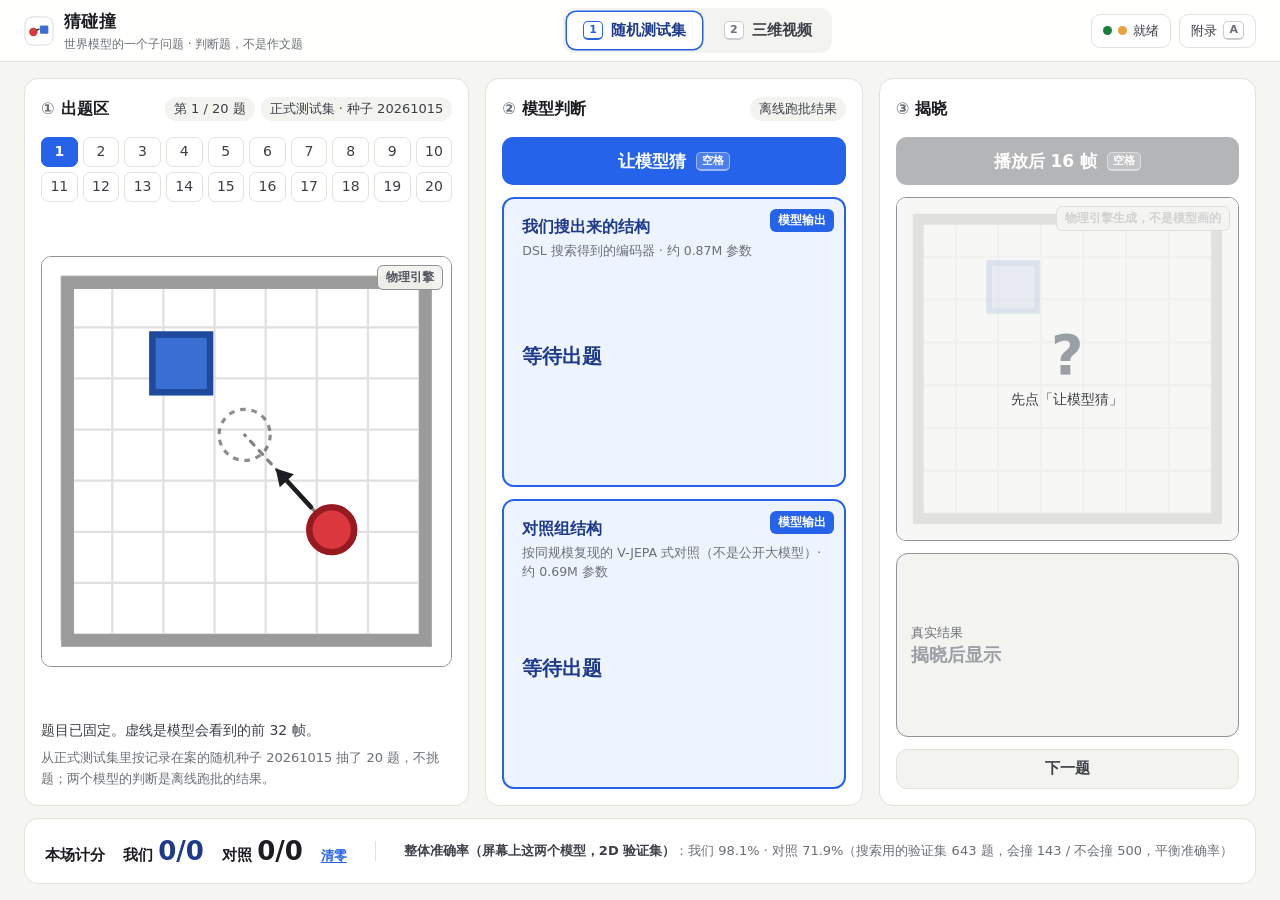
==== index.html @ d041a5a3 "Publish the 猜碰撞 world-model demo page Static page for GitHub Pages: the 20-question random test set," ====
<!doctype html>
<html lang="zh-CN">
<head>
<meta charset="utf-8">
<meta name="viewport" content="width=device-width, initial-scale=1">
<title>猜碰撞 · 世界模型演示</title>
<link rel="icon" href="data:image/svg+xml,%3Csvg xmlns='http://www.w3.org/2000/svg' viewBox='0 0 32 32'%3E%3Crect x='17' y='9' width='12' height='12' rx='2' fill='%23396fd3'/%3E%3Ccircle cx='9' cy='16' r='6' fill='%23db373f'/%3E%3C/svg%3E">
<link rel="stylesheet" href="css/app.css">
</head>
<body>

<div class="ribbon" id="ribbon" hidden>
  <strong>彩排模式</strong><span id="ribbon-text"></span>
  <button class="link" type="button" data-open="appendix">查看就绪状态</button>
</div>

<header class="topbar">
  <div class="brand">
    <svg class="brand-mark" viewBox="0 0 32 32" aria-hidden="true">
      <rect x="1" y="1" width="30" height="30" rx="8" fill="#fff" stroke="#d6d8db"/>
      <rect x="17" y="10" width="9" height="9" rx="1.5" fill="#396fd3"/>
      <circle cx="10" cy="17" r="4.5" fill="#db373f"/>
      <path d="M13.5 15.2 L16 14" stroke="#1b1d20" stroke-width="1.4" stroke-linecap="round"/>
    </svg>
    <div>
      <div class="brand-name">猜碰撞</div>
      <div class="brand-sub">世界模型的一个子问题 · 判断题，不是作文题</div>
    </div>
  </div>
  <nav class="tabs" role="tablist" aria-label="演示环节">
    <button class="tab" role="tab" type="button" id="tab-blind" data-tab="blind" aria-selected="true"><kbd>1</kbd>随机测试集</button>
    <button class="tab" role="tab" type="button" id="tab-video" data-tab="video" aria-selected="false"><kbd>2</kbd>三维视频</button>
  </nav>
  <div class="top-actions">
    <button class="readiness" type="button" id="readiness" data-open="appendix" title="就绪状态：随机测试集 · 三维视频">
      <span class="dot" data-ready="blind"></span><span class="dot" data-ready="video"></span>就绪
    </button>
    <button class="ghost-btn" type="button" data-open="appendix">附录 <kbd>A</kbd></button>
  </div>
</header>

<!-- Tab 1: questions drawn at random from the test set, any of which can be picked. -->
<main class="stage" id="stage">
  <section class="col col-input" aria-labelledby="h-input">
    <div class="col-head">
      <h2 id="h-input"><span class="step">①</span>出题区</h2>
      <div class="col-tools" id="input-tools"></div>
    </div>
    <div class="q-picker" id="q-picker" role="group" aria-label="选择题目"></div>
    <div class="canvas-wrap">
      <canvas id="arena" aria-label="题目：小球、方块和小球的运动方向"></canvas>
      <span class="badge badge-engine">物理引擎</span>
      <span class="overlay-note" id="arena-note" hidden></span>
    </div>
    <div class="input-foot">
      <div class="scene-status" id="scene-status" role="status"></div>
      <p class="hint" id="input-hint"></p>
    </div>
  </section>

  <section class="col col-model" aria-labelledby="h-model">
    <div class="col-head"><h2 id="h-model"><span class="step">②</span>模型判断</h2><span class="tag" id="model-tag"></span></div>
    <button class="btn btn-model" type="button" id="btn-guess"><span>让模型猜</span><kbd>空格</kbd></button>
    <article class="model-card" data-model="dsl">
      <span class="badge badge-model">模型输出</span>
      <header class="card-head">
        <h3>我们搜出来的结构</h3>
        <p class="card-sub" data-fact-text="dslSub"></p>
      </header>
      <div class="card-body">
        <div class="verdict-row"><span class="verdict" data-role="verdict"></span><span class="mark" data-role="mark" hidden></span></div>
        <div class="progress" data-role="progress" hidden><i></i></div>
      </div>
      <p class="card-note" data-role="note"></p>
    </article>
    <article class="model-card" data-model="baseline">
      <span class="badge badge-model">模型输出</span>
      <header class="card-head">
        <h3>对照组结构</h3>
        <p class="card-sub" data-fact-text="baselineSub"></p>
      </header>
      <div class="card-body">
        <div class="verdict-row"><span class="verdict" data-role="verdict"></span><span class="mark" data-role="mark" hidden></span></div>
        <div class="progress" data-role="progress" hidden><i></i></div>
      </div>
      <p class="card-note" data-role="note"></p>
    </article>
  </section>

  <section class="col col-reveal" aria-labelledby="h-reveal">
    <div class="col-head"><h2 id="h-reveal"><span class="step">③</span>揭晓</h2></div>
    <button class="btn btn-engine" type="button" id="btn-reveal" disabled><span>播放后 16 帧</span><kbd>空格</kbd></button>
    <div class="canvas-wrap reveal">
      <canvas id="reveal" aria-label="揭晓：后 16 帧"></canvas>
      <span class="badge badge-engine">物理引擎生成，不是模型画的</span>
      <div class="cover" id="reveal-cover"><span class="q">?</span><span id="reveal-cover-text"></span></div>
    </div>
    <div class="truth waiting" id="truth" aria-live="polite">
      <div class="truth-label">真实结果</div>
      <div class="truth-value" id="truth-value">揭晓后显示</div>
      <div class="truth-detail" id="truth-detail"></div>
    </div>
    <button class="btn btn-quiet" type="button" id="btn-next"></button>
  </section>
</main>

<section class="video-panel" id="video-panel" hidden aria-label="三维视频">
  <div class="col">
    <div class="col-head"><h2>三维渲染场景：CLEVRER</h2><div class="col-tools" id="clip-tabs"></div></div>
    <div class="video-wrap" id="clip-media-wrap"><span class="badge badge-engine" id="clip-badge">数据集原始画面，不是模型生成</span></div>
    <p class="caption" id="clip-caption"></p>
    <div id="clip-scored" hidden>
      <div class="clip-cards" id="clip-cards"></div>
      <div class="clip-reveal">
        <button class="btn btn-engine" type="button" id="btn-clip-reveal">揭晓真实结果</button>
        <div class="truth waiting" id="clip-truth"><div class="truth-label">真实结果（数据集标注）</div><div class="truth-value">揭晓后显示</div></div>
      </div>
    </div>
  </div>
  <aside class="col side">
    <h3>同一种结构，换到三维场景</h3>
    <p>在 2D 玩具任务上搜到的结构，搬到 CLEVRER 三维渲染视频上、<strong>权重重新训练</strong>后，同样是“看前 32 帧，判断后 16 帧会不会撞”：</p>
    <div class="result-bars" id="clevrer-bars"></div>
    <ul class="facts-list" id="clevrer-facts"></ul>
    <p class="callout" id="clevrer-callout"></p>
    <p class="source" id="clevrer-source"></p>
  </aside>
</section>

<footer class="scorebar" id="scorebar">
  <div class="scorebar-inner">
    <div class="score-main">本场计分
      <span class="ours">我们 <b id="score-dsl">0/0</b></span>
      <span>对照 <b id="score-baseline">0/0</b></span>
      <button class="link" type="button" id="btn-score-reset">清零</button>
    </div>
    <div class="score-ref" id="score-ref"></div>
  </div>
</footer>

<!-- Appendix: readiness + provenance of every number. -->
<dialog id="appendix" aria-labelledby="appendix-title">
  <div class="dlg-head"><h2 id="appendix-title">附录：就绪状态与数字来源</h2><button class="ghost-btn" type="button" data-close>关闭 <kbd>Esc</kbd></button></div>
  <div class="dlg-body">
    <h3>就绪状态</h3>
    <div class="tbl-wrap"><table class="tbl" id="ready-table"><thead><tr><th>环节</th><th>状态</th><th>说明</th></tr></thead><tbody></tbody></table></div>
    <p class="muted">每次彩排前打开 <a href="selfcheck.html" target="_blank" rel="noopener">物理一致性自检</a>，确认网页物理引擎与训练数据生成器逐帧一致。</p>

    <h3>屏幕上的数字从哪来</h3>
    <p class="muted"><a href="testset.html" target="_blank" rel="noopener">查看测试集 1000 题逐题明细</a>：每题的真实结果、两个模型的判断，可按对错筛选、逐题回放。</p>
    <div class="tbl-wrap"><table class="tbl" id="facts-table"><thead><tr><th>数字</th><th>含义与样本量</th><th>来源</th></tr></thead><tbody></tbody></table></div>
    <p class="muted" id="facts-foot"></p>

    <h3>屏幕上每一块的来源</h3>
    <div class="tbl-wrap"><table class="tbl">
      <thead><tr><th>画面元素</th><th>来源</th><th>屏幕上怎么标</th></tr></thead>
      <tbody>
        <tr><td>两张卡片的判断（会撞 / 不会撞，不显示置信度）</td><td>真实推理：读两个模型在测试集上的离线跑批导出文件（tools/build_blind_test.py）</td><td>蓝框 +「模型输出」角标</td></tr>
        <tr><td>前 32 帧动画</td><td>物理引擎按初始条件确定性模拟（与训练数据生成器逐帧一致）</td><td>灰框 +「物理引擎」角标</td></tr>
        <tr><td>后 16 帧揭晓动画</td><td>同上</td><td>灰框 +「物理引擎生成，不是模型画的」</td></tr>
        <tr><td>本场计分</td><td>现场真实累计，只统计有真实模型输出的题</td><td>无需标注</td></tr>
        <tr><td>整体准确率</td><td>2026-09-18 证据包 metrics.json</td><td>带日期、样本量与来源</td></tr>
        <tr><td>结构示意图</td><td>按 champion.json 与 2026-09-23 周会接线图重画</td><td>标「示意图」</td></tr>
      </tbody>
    </table></div>

    <h3>结构示意（示意图，重画自 2026-09-23 内部汇报与 champion.json）</h3>
    <div id="diagram-slot"></div>
    <p class="muted" id="diagram-note"></p>
  </div>
</dialog>

<script src="data/facts.js"></script>
<script src="data/blind_test.js"></script>
<script src="data/clevrer_clips.js"></script>
<script src="data/model_check.js"></script>
<script src="js/physics.js"></script>
<script src="js/render.js"></script>
<script src="js/app.js"></script>
</body>
</html>
---- css/app.css ----
/* World-model investor demo. Offline by design: system fonts only, no CDN. */
:root {
  --bg: #f5f5f2;
  --panel: #ffffff;
  --ink: #1b1d20;
  --ink-2: #3c4046;
  --muted: #6b7076;
  --faint: #9a9fa5;
  --line: #e2e2dd;
  --line-strong: #c9ccd0;

  /* Blue frame = must come from a real inference run. */
  --model: #2563eb;
  --model-soft: #eef4ff;
  --model-ink: #1e3a8a;
  /* Gray frame = physics engine, test-set data or UI copy. */
  --engine: #8d9399;
  --engine-soft: #f3f3f0;

  --ok: #15803d;
  --ok-soft: #ecfbf1;
  --bad: #b42318;
  --bad-soft: #fff1ef;
  --warn: #a15c07;
  --warn-soft: #fff7e6;

  --radius: 14px;
  --font: "PingFang SC", "Hiragino Sans GB", "Microsoft YaHei", "Noto Sans SC", "Source Han Sans SC", Inter, system-ui, sans-serif;
  color-scheme: light;
}

* { box-sizing: border-box; }
html, body { margin: 0; }
body {
  /* Column layout so the stage can take any spare screen height (see .stage). */
  display: flex;
  flex-direction: column;
  min-height: 100vh;
  background: var(--bg);
  color: var(--ink);
  font: 15px/1.55 var(--font);
  font-variant-numeric: tabular-nums;
  -webkit-font-smoothing: antialiased;
}
button { font: inherit; color: inherit; }
kbd {
  display: inline-block;
  min-width: 1.5em;
  padding: 0 5px;
  border: 1px solid var(--line-strong);
  border-bottom-width: 2px;
  border-radius: 5px;
  font: 600 11px/1.5 var(--font);
  color: var(--muted);
  text-align: center;
  background: #fff;
}
[hidden] { display: none !important; }

/* ---------- ribbon ---------- */
.ribbon {
  display: flex;
  align-items: center;
  justify-content: center;
  gap: 10px;
  flex-wrap: wrap;
  padding: 7px 16px;
  background: repeating-linear-gradient(-45deg, #ffe9b8 0 14px, #fff2d1 14px 28px);
  color: #6b3d00;
  font-size: 14px;
  text-align: center;
}
.ribbon strong { font-weight: 700; }

/* ---------- top bar ---------- */
.topbar {
  display: flex;
  align-items: center;
  gap: 20px;
  min-height: 60px;
  padding: 8px 24px;
  background: rgba(255, 255, 255, 0.96);
  border-bottom: 1px solid var(--line);
  position: sticky;
  top: 0;
  z-index: 5;
}
.brand { display: flex; align-items: center; gap: 10px; min-width: 0; }
.brand-mark { width: 30px; height: 30px; flex: none; }
.brand-name { font-size: 17px; font-weight: 700; letter-spacing: 0.02em; }
.brand-sub { font-size: 12px; color: var(--muted); }
.tabs { display: flex; gap: 6px; margin: 0 auto; padding: 4px; background: var(--engine-soft); border-radius: 12px; }
.tab {
  display: inline-flex;
  align-items: center;
  gap: 8px;
  padding: 7px 16px;
  border: 0;
  border-radius: 9px;
  background: transparent;
  color: var(--ink-2);
  font-size: 15px;
  font-weight: 600;
  cursor: pointer;
  transition: background 0.15s, color 0.15s;
}
.tab:hover { background: rgba(255, 255, 255, 0.7); }
.tab[aria-selected="true"] { background: #fff; color: var(--model-ink); box-shadow: 0 1px 2px rgba(0, 0, 0, 0.08), 0 0 0 1.5px var(--model); }
.tab[aria-selected="true"] kbd { border-color: var(--model); color: var(--model); }
.top-actions { display: flex; align-items: center; gap: 8px; }
.ghost-btn, .readiness {
  display: inline-flex;
  align-items: center;
  gap: 6px;
  min-height: 34px;
  padding: 0 11px;
  border: 1px solid var(--line);
  border-radius: 9px;
  background: #fff;
  font-size: 13px;
  color: var(--ink-2);
  cursor: pointer;
}
.ghost-btn:hover, .readiness:hover { border-color: var(--line-strong); }
.dot { width: 9px; height: 9px; border-radius: 50%; background: var(--faint); }
.dot.ok { background: var(--ok); }
.dot.warn { background: #e8a33a; }
.dot.bad { background: var(--bad); }

/* ---------- stage (tab 1) ---------- */
.stage {
  display: grid;
  grid-template-columns: minmax(0, 1.18fr) minmax(0, 1fr) minmax(0, 1fr);
  gap: 16px;
  flex: 1 0 auto;
  width: 100%;
  max-width: 1840px;
  margin: 0 auto;
  padding: 16px 24px 12px;
}
.col {
  display: flex;
  flex-direction: column;
  gap: 12px;
  min-width: 0;
  padding: 14px 16px 16px;
  background: var(--panel);
  border: 1.5px solid var(--line);
  border-radius: var(--radius);
}
.col-head { display: flex; align-items: center; justify-content: space-between; gap: 10px; flex-wrap: wrap; min-height: 32px; }
.col-head h2 { margin: 0; font-size: 16px; font-weight: 700; display: flex; align-items: center; gap: 6px; }
.step { color: var(--muted); font-weight: 600; }
.col-tools { display: flex; gap: 6px; flex-wrap: wrap; align-items: center; }
.chip {
  padding: 3px 10px;
  border: 1px solid var(--line);
  border-radius: 999px;
  background: #fff;
  font-size: 13px;
  color: var(--ink-2);
  cursor: pointer;
}
.chip:hover:not(:disabled) { border-color: var(--model); color: var(--model-ink); }
.chip:disabled { opacity: 0.45; cursor: default; }
.tag { padding: 2px 9px; border-radius: 999px; background: var(--engine-soft); color: var(--ink-2); font-size: 13px; }
.tag.warn { background: var(--warn-soft); color: var(--warn); }

/* canvases */
.canvas-wrap {
  position: relative;
  align-self: center;
  width: min(100%, calc(100vh - 450px));
  min-width: 220px;
  aspect-ratio: 1;
  border: 1.5px solid var(--engine);
  border-radius: 10px;
  overflow: hidden;
  background: #fff;
}
.canvas-wrap canvas { display: block; width: 100%; height: 100%; touch-action: none; }
.canvas-wrap.reveal { width: min(100%, calc(100vh - 482px)); }
#arena { cursor: default; outline: none; }
#arena.can-grab { cursor: grab; }
#arena.grabbing { cursor: grabbing; }
#arena:focus-visible { box-shadow: inset 0 0 0 3px rgba(37, 99, 235, 0.35); }
.badge {
  position: absolute;
  top: 8px;
  right: 8px;
  padding: 2px 8px;
  border-radius: 6px;
  font-size: 12px;
  font-weight: 600;
  line-height: 1.6;
  pointer-events: none;
}
.badge-engine { background: rgba(243, 243, 240, 0.94); color: #50555b; border: 1px solid var(--engine); }
.badge-model { background: var(--model); color: #fff; }
.overlay-note {
  position: absolute;
  left: 8px;
  bottom: 8px;
  padding: 3px 9px;
  border-radius: 7px;
  background: rgba(27, 29, 32, 0.78);
  color: #fff;
  font-size: 13px;
  pointer-events: none;
}
.cover {
  position: absolute;
  inset: 0;
  display: flex;
  flex-direction: column;
  align-items: center;
  justify-content: center;
  gap: 6px;
  background: rgba(245, 245, 242, 0.78);
  color: var(--ink-2);
  font-size: 14px;
  text-align: center;
  padding: 16px;
  pointer-events: none;
}
.cover .q { font-size: 56px; font-weight: 700; line-height: 1; color: var(--faint); }

.scene-status { min-height: 24px; font-size: 14px; display: flex; gap: 8px; align-items: flex-start; }
.scene-status .icon { flex: none; font-weight: 700; }
.scene-status.ok { color: var(--ok); }
.scene-status.bad { color: var(--bad); }
.scene-status.info { color: var(--ink-2); }

/* Under the arena: status + hint. */
.input-foot { display: flex; flex-direction: column; gap: 4px; }
.hint { margin: 0; font-size: 13px; color: var(--muted); }

/* All questions of the test set at once (two rows of ten); pick any. */
.q-picker { display: grid; grid-template-columns: repeat(10, minmax(0, 1fr)); gap: 5px; }
.q-btn {
  height: 30px;
  padding: 0;
  border: 1px solid var(--line);
  border-radius: 7px;
  background: #fff;
  font: inherit;
  font-size: 14px;
  font-variant-numeric: tabular-nums;
  color: var(--ink-2);
  cursor: pointer;
}
.q-btn:hover:not(:disabled) { border-color: var(--model); color: var(--model-ink); }
.q-btn.seen { background: var(--engine-soft); color: var(--muted); }
.q-btn[aria-pressed="true"] { background: var(--model); border-color: var(--model); color: #fff; font-weight: 700; }
.q-btn:disabled { opacity: 0.45; cursor: default; }
/* Spare height in the column goes around the arena, keeping the controls anchored at the bottom. */
.col-input .canvas-wrap { margin-block: auto; }

/* buttons */
.btn {
  display: inline-flex;
  align-items: center;
  justify-content: center;
  gap: 10px;
  min-height: 48px;
  padding: 0 18px;
  border: 0;
  border-radius: 11px;
  font-size: 17px;
  font-weight: 700;
  cursor: pointer;
  transition: transform 0.12s, opacity 0.12s, background 0.12s;
}
.btn:hover:not(:disabled) { transform: translateY(-1px); }
.btn:disabled { opacity: 0.38; cursor: default; }
.btn kbd { background: rgba(255, 255, 255, 0.18); border-color: rgba(255, 255, 255, 0.45); color: inherit; }
.btn-model { background: var(--model); color: #fff; }
.btn-engine { background: #3b3f45; color: #fff; }
.btn-quiet { min-height: 40px; background: var(--engine-soft); color: var(--ink-2); font-size: 15px; border: 1px solid var(--line); }
.btn-quiet kbd { background: #fff; border-color: var(--line-strong); color: var(--muted); }
.link { border: 0; background: none; padding: 0; color: var(--model); cursor: pointer; font-size: 13px; text-decoration: underline; text-underline-offset: 2px; }

/* model cards */
.model-card {
  position: relative;
  display: flex;
  flex-direction: column;
  padding: 14px 16px 12px;
  border: 2px solid var(--model);
  border-radius: 12px;
  background: var(--model-soft);
  transition: background 0.2s, border-color 0.2s;
}
.model-card .badge { top: 10px; right: 10px; }
.model-card h3 { margin: 0; font-size: 16px; color: var(--model-ink); padding-right: 72px; }
.card-sub { margin: 1px 0 0; font-size: 12.5px; color: var(--muted); }
.card-body { display: flex; flex-direction: column; justify-content: center; gap: 10px; margin-top: 8px; }
.verdict-row { display: flex; align-items: center; flex-wrap: wrap; gap: 10px 14px; min-height: 44px; }
.verdict { font-size: 32px; font-weight: 800; letter-spacing: 0.04em; line-height: 1.2; color: var(--ink); }
.verdict.placeholder { color: var(--faint); letter-spacing: 0.1em; }
.verdict.pending { font-size: 16px; font-weight: 600; color: var(--model-ink); letter-spacing: 0; }
.mark { font-size: 15px; font-weight: 700; padding: 1px 9px; border-radius: 999px; }
.mark.ok { background: var(--ok); color: #fff; }
.mark.bad { background: var(--bad); color: #fff; }
.card-note { margin: 6px 0 0; font-size: 12.5px; color: var(--muted); min-height: 1.4em; }
.progress { height: 4px; border-radius: 99px; background: rgba(37, 99, 235, 0.15); overflow: hidden; }
.progress i { display: block; height: 100%; width: 0; background: var(--model); }

/* On the stage the two cards share the column's height evenly; the verdict sits in the middle. */
.col-model .model-card { flex: 1 1 0; min-height: 170px; padding: 16px 18px 14px; }
.col-model .card-body { flex: 1; margin-top: 0; }
.col-model .verdict { font-size: clamp(34px, 5.6vh, 60px); }
.col-model .verdict.pending { font-size: clamp(16px, 2.2vh, 20px); }
.col-model .mark { font-size: clamp(15px, 2.1vh, 20px); padding: 3px 12px; }
.col-model .card-note { margin-top: 0; }
.model-card.right { border-color: var(--ok); background: var(--ok-soft); }
.model-card.wrong { border-color: var(--bad); background: var(--bad-soft); }
.model-card.fake::after {
  content: "UI 测试假数据";
  position: absolute;
  inset: 0;
  display: flex;
  align-items: center;
  justify-content: center;
  border-radius: 10px;
  background: repeating-linear-gradient(-45deg, rgba(180, 35, 24, 0.07) 0 12px, transparent 12px 24px);
  color: rgba(180, 35, 24, 0.55);
  font-size: 26px;
  font-weight: 800;
  letter-spacing: 0.12em;
  transform: rotate(-8deg);
  pointer-events: none;
}
/* truth */
.truth { min-height: 72px; padding: 10px 14px; border: 1.5px solid var(--engine); border-radius: 12px; background: var(--engine-soft); }
/* On the stage the result box takes up any spare height, keeping the column evenly filled. */
.col-reveal .truth { flex: 1 0 auto; display: flex; flex-direction: column; justify-content: center; }
.truth-label { font-size: 13px; color: var(--muted); }
.truth-value { font-size: 26px; font-weight: 800; line-height: 1.3; }
.truth-detail { font-size: 13.5px; color: var(--ink-2); }
.truth.waiting .truth-value { color: var(--faint); font-size: 18px; font-weight: 600; }

/* ---------- score bar ---------- */
.scorebar {
  width: 100%;
  max-width: 1840px;
  margin: 0 auto;
  padding: 0 24px 16px;
}
.scorebar-inner {
  display: grid;
  grid-template-columns: auto minmax(0, 1fr);
  align-items: center;
  gap: 8px 28px;
  padding: 12px 20px;
  background: var(--panel);
  border: 1.5px solid var(--line);
  border-radius: var(--radius);
}
.score-main { display: flex; align-items: baseline; gap: 18px; font-size: 15px; font-weight: 600; white-space: nowrap; }
.score-main b { font-size: 26px; }
.score-main .ours b { color: var(--model-ink); }
.score-ref { padding-left: 28px; border-left: 1px solid var(--line); font-size: 13px; color: var(--muted); }
.score-ref strong { color: var(--ink-2); font-weight: 600; }

/* ---------- video tab ---------- */
.video-panel { flex: 1 0 auto; width: 100%; max-width: 1840px; margin: 0 auto; padding: 16px 24px 12px; display: grid; grid-template-columns: minmax(0, 1.5fr) minmax(0, 1fr); gap: 16px; }
.video-wrap { position: relative; border: 1.5px solid var(--engine); border-radius: 10px; overflow: hidden; background: #2b2d30; display: flex; justify-content: center; }
.video-wrap img, .video-wrap video { display: block; width: 100%; max-height: calc(100vh - 380px); object-fit: contain; }
.caption { margin: 0; font-size: 13px; color: var(--muted); }
.clip-cards { display: grid; grid-template-columns: 1fr 1fr; gap: 12px; }
.clip-cards .model-card h3 { font-size: 15px; }
.clip-cards .verdict { font-size: 24px; }
.clip-reveal { display: flex; gap: 12px; align-items: center; flex-wrap: wrap; }
.result-bars { display: flex; flex-direction: column; gap: 12px; margin: 6px 0 4px; }
.bar-row { display: grid; grid-template-columns: 7.5em 1fr 4em; align-items: center; gap: 10px; font-size: 14px; }
.bar-track { height: 26px; border-radius: 7px; background: var(--engine-soft); position: relative; overflow: hidden; }
.bar-track i { position: absolute; inset: 0 auto 0 0; border-radius: 7px; }
.bar-track .chance { position: absolute; top: -3px; bottom: -3px; left: 50%; border-left: 2px dashed var(--ink-2); }
.bar-row b { text-align: right; font-size: 17px; }
.bar-model { background: var(--model); }
.bar-base { background: #9aa6b8; }
.facts-list { margin: 0; padding-left: 18px; font-size: 13.5px; color: var(--ink-2); }
.facts-list li { margin: 3px 0; }
.callout { padding: 10px 12px; border-radius: 10px; background: var(--warn-soft); color: #6b3d00; font-size: 13.5px; }
.source { font-size: 12px; color: var(--faint); }
.side h3 { margin: 0; font-size: 18px; }
.side p { margin: 0; }

/* ---------- dialogs ---------- */
dialog {
  width: min(980px, calc(100vw - 32px));
  max-height: calc(100vh - 48px);
  padding: 0;
  border: 1px solid var(--line);
  border-radius: 16px;
  color: var(--ink);
  background: #fff;
  box-shadow: 0 24px 60px rgba(0, 0, 0, 0.22);
}
dialog::backdrop { background: rgba(27, 29, 32, 0.42); }
.dlg-head { position: sticky; top: 0; display: flex; align-items: center; justify-content: space-between; gap: 12px; padding: 14px 20px; background: #fff; border-bottom: 1px solid var(--line); z-index: 1; }
.dlg-head h2 { margin: 0; font-size: 18px; }
.dlg-body { padding: 8px 20px 22px; }
.dlg-body h3 { margin: 20px 0 8px; font-size: 15.5px; }
.dlg-body p { margin: 6px 0; }
.dlg-body .muted { color: var(--muted); font-size: 13px; }
.tbl-wrap { overflow-x: auto; }
table.tbl { width: 100%; border-collapse: collapse; font-size: 13.5px; }
.tbl th, .tbl td { text-align: left; vertical-align: top; padding: 7px 10px; border-bottom: 1px solid var(--line); }
.tbl th { color: var(--muted); font-weight: 600; font-size: 12.5px; background: var(--engine-soft); }
.tbl td.num { white-space: nowrap; }
.status-pill { display: inline-flex; align-items: center; gap: 6px; white-space: nowrap; font-weight: 600; }
.script { padding: 12px 14px; border-left: 3px solid var(--model); background: var(--model-soft); border-radius: 0 10px 10px 0; font-size: 14.5px; }
.script p { margin: 6px 0; }
.note-fix { color: var(--warn); font-size: 13px; }
.flow { margin: 0; padding-left: 20px; }
.flow li { margin: 4px 0; }
.diagram { width: 100%; height: auto; border: 1.5px solid var(--engine); border-radius: 10px; background: #fff; }
.diagram text { font-family: var(--font); }

/* ---------- responsive ---------- */
@media (max-width: 1180px) {
  .stage { grid-template-columns: minmax(0, 1fr) minmax(0, 1fr); }
  .col-input { grid-column: 1 / -1; }
  .canvas-wrap { width: min(100%, 460px); }
  .canvas-wrap.reveal { width: min(100%, 360px); }
  .tabs { margin: 0; }
  .topbar { flex-wrap: wrap; }
  .video-panel { grid-template-columns: 1fr; }
}
@media (max-width: 760px) {
  .topbar { padding: 8px 16px; gap: 10px; }
  .tabs { order: 3; width: 100%; justify-content: space-between; }
  .tab { padding: 7px 10px; font-size: 14px; }
  .tab kbd { display: none; }
  .top-actions { margin-left: auto; }
  .stage, .video-panel { grid-template-columns: 1fr; padding: 12px 16px; }
  .scorebar { padding-left: 16px; padding-right: 16px; }
  .scorebar-inner { grid-template-columns: 1fr; }
  .score-ref { padding-left: 0; border-left: 0; }
  .clip-cards { grid-template-columns: 1fr; }
  .btn kbd { display: none; }
}
@media (prefers-reduced-motion: reduce) {
  * { transition: none !important; }
}
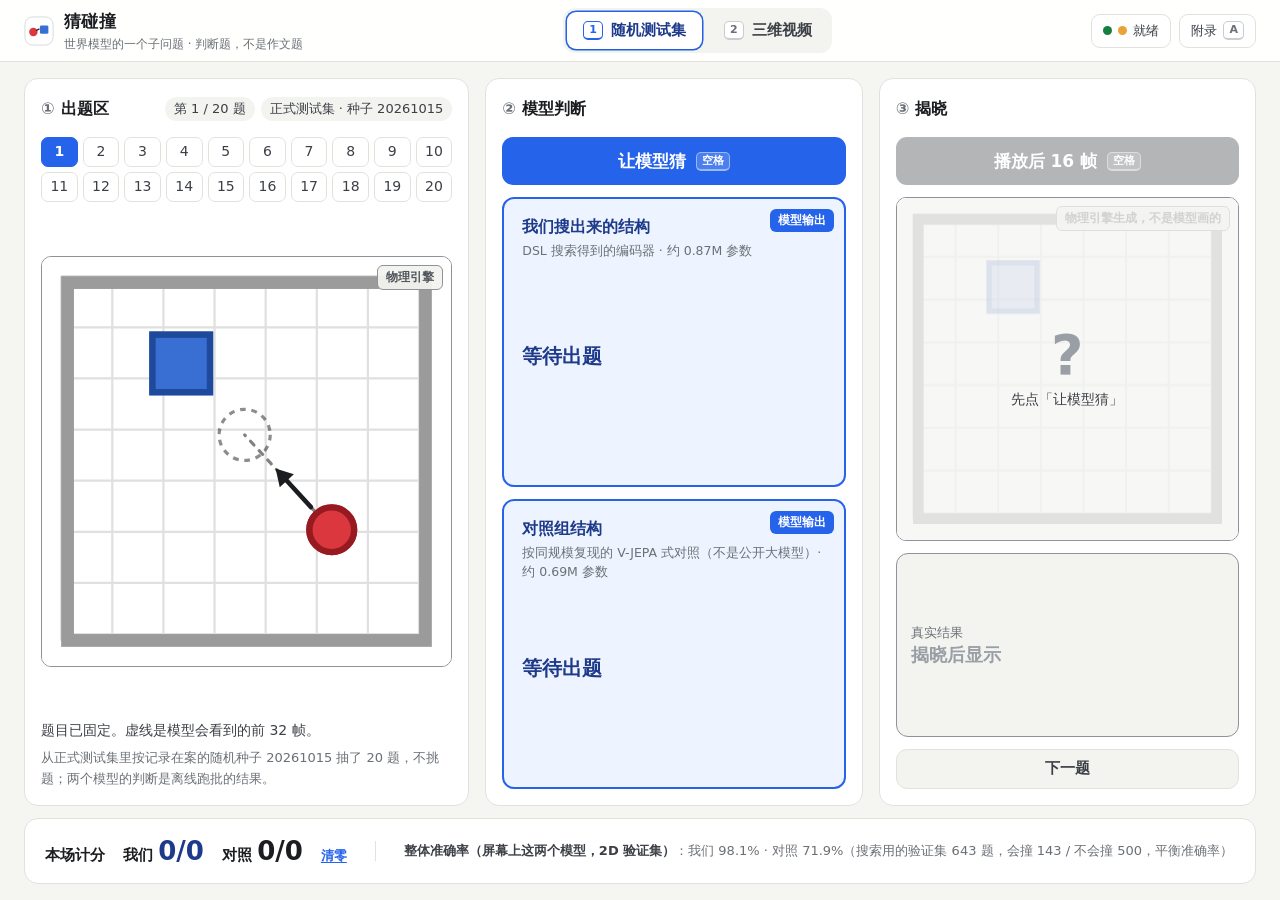
==== commit 76baafce: "Version script and stylesheet URLs by content hash GitHub Pages lets browsers cache files for 10 min" ====
--- a/index.html
+++ b/index.html
@@ -5,7 +5,7 @@
 <meta name="viewport" content="width=device-width, initial-scale=1">
 <title>猜碰撞 · 世界模型演示</title>
 <link rel="icon" href="data:image/svg+xml,%3Csvg xmlns='http://www.w3.org/2000/svg' viewBox='0 0 32 32'%3E%3Crect x='17' y='9' width='12' height='12' rx='2' fill='%23396fd3'/%3E%3Ccircle cx='9' cy='16' r='6' fill='%23db373f'/%3E%3C/svg%3E">
-<link rel="stylesheet" href="css/app.css">
+<link rel="stylesheet" href="css/app.css?v=d229463338">
 </head>
 <body>
 
@@ -170,12 +170,12 @@
   </div>
 </dialog>
 
-<script src="data/facts.js"></script>
-<script src="data/blind_test.js"></script>
-<script src="data/clevrer_clips.js"></script>
-<script src="data/model_check.js"></script>
-<script src="js/physics.js"></script>
-<script src="js/render.js"></script>
-<script src="js/app.js"></script>
+<script src="data/facts.js?v=446cc8c0dc"></script>
+<script src="data/blind_test.js?v=420daf33e0"></script>
+<script src="data/clevrer_clips.js?v=447764e10a"></script>
+<script src="data/model_check.js?v=4dc6a02c0e"></script>
+<script src="js/physics.js?v=35a4aa4e66"></script>
+<script src="js/render.js?v=f85ee5d33d"></script>
+<script src="js/app.js?v=591338dc09"></script>
 </body>
 </html>
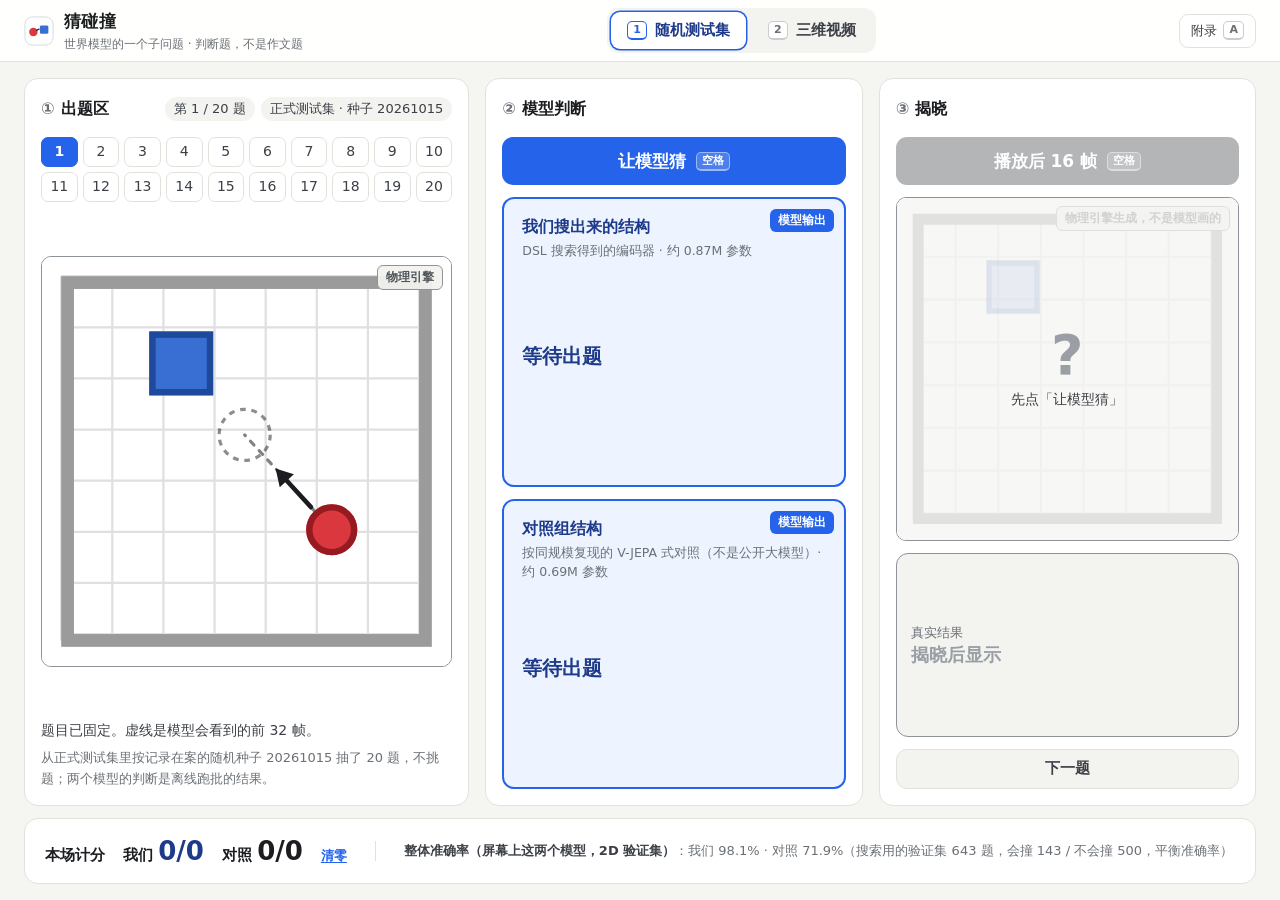
==== commit 7377d0e0: "Remove the 就绪 button; 附录 A opens the same dialog Co-Authored-By: Claude Opus 5.5 <noreply@anthropic." ====
--- a/index.html
+++ b/index.html
@@ -5,7 +5,7 @@
 <meta name="viewport" content="width=device-width, initial-scale=1">
 <title>猜碰撞 · 世界模型演示</title>
 <link rel="icon" href="data:image/svg+xml,%3Csvg xmlns='http://www.w3.org/2000/svg' viewBox='0 0 32 32'%3E%3Crect x='17' y='9' width='12' height='12' rx='2' fill='%23396fd3'/%3E%3Ccircle cx='9' cy='16' r='6' fill='%23db373f'/%3E%3C/svg%3E">
-<link rel="stylesheet" href="css/app.css?v=d229463338">
+<link rel="stylesheet" href="css/app.css?v=4cd688f5b4">
 </head>
 <body>
 
@@ -32,9 +32,6 @@
     <button class="tab" role="tab" type="button" id="tab-video" data-tab="video" aria-selected="false"><kbd>2</kbd>三维视频</button>
   </nav>
   <div class="top-actions">
-    <button class="readiness" type="button" id="readiness" data-open="appendix" title="就绪状态：随机测试集 · 三维视频">
-      <span class="dot" data-ready="blind"></span><span class="dot" data-ready="video"></span>就绪
-    </button>
     <button class="ghost-btn" type="button" data-open="appendix">附录 <kbd>A</kbd></button>
   </div>
 </header>
@@ -176,6 +173,6 @@
 <script src="data/model_check.js?v=4dc6a02c0e"></script>
 <script src="js/physics.js?v=35a4aa4e66"></script>
 <script src="js/render.js?v=f85ee5d33d"></script>
-<script src="js/app.js?v=591338dc09"></script>
+<script src="js/app.js?v=353d04e6b7"></script>
 </body>
 </html>
--- a/css/app.css
+++ b/css/app.css
@@ -108,7 +108,7 @@
 .tab[aria-selected="true"] { background: #fff; color: var(--model-ink); box-shadow: 0 1px 2px rgba(0, 0, 0, 0.08), 0 0 0 1.5px var(--model); }
 .tab[aria-selected="true"] kbd { border-color: var(--model); color: var(--model); }
 .top-actions { display: flex; align-items: center; gap: 8px; }
-.ghost-btn, .readiness {
+.ghost-btn {
   display: inline-flex;
   align-items: center;
   gap: 6px;
@@ -121,7 +121,7 @@
   color: var(--ink-2);
   cursor: pointer;
 }
-.ghost-btn:hover, .readiness:hover { border-color: var(--line-strong); }
+.ghost-btn:hover { border-color: var(--line-strong); }
 .dot { width: 9px; height: 9px; border-radius: 50%; background: var(--faint); }
 .dot.ok { background: var(--ok); }
 .dot.warn { background: #e8a33a; }
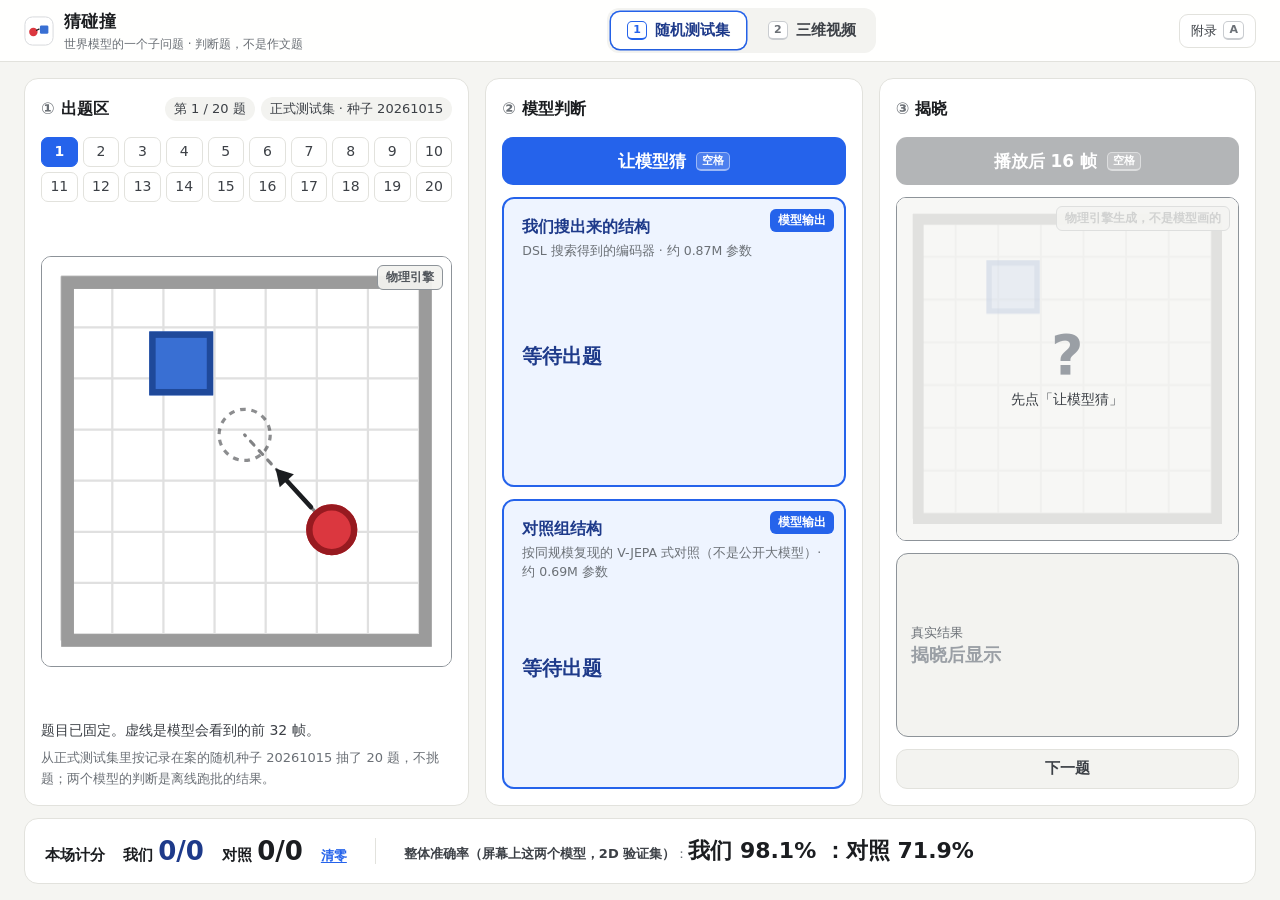
==== commit 9142fb1b: "Shorten the accuracy headline and set the numbers large and bold The headline now reads 整体准确率（屏幕上这两个" ====
--- a/index.html
+++ b/index.html
@@ -5,7 +5,7 @@
 <meta name="viewport" content="width=device-width, initial-scale=1">
 <title>猜碰撞 · 世界模型演示</title>
 <link rel="icon" href="data:image/svg+xml,%3Csvg xmlns='http://www.w3.org/2000/svg' viewBox='0 0 32 32'%3E%3Crect x='17' y='9' width='12' height='12' rx='2' fill='%23396fd3'/%3E%3Ccircle cx='9' cy='16' r='6' fill='%23db373f'/%3E%3C/svg%3E">
-<link rel="stylesheet" href="css/app.css?v=4cd688f5b4">
+<link rel="stylesheet" href="css/app.css?v=a6c6960853">
 </head>
 <body>
 
@@ -102,10 +102,12 @@
 </main>
 
 <section class="video-panel" id="video-panel" hidden aria-label="三维视频">
-  <div class="col">
+  <div class="col clip-col">
     <div class="col-head"><h2>三维渲染场景：CLEVRER</h2><div class="col-tools" id="clip-tabs"></div></div>
-    <div class="video-wrap" id="clip-media-wrap"><span class="badge badge-engine" id="clip-badge">数据集原始画面，不是模型生成</span></div>
-    <p class="caption" id="clip-caption"></p>
+    <figure class="clip-figure" id="clip-figure">
+      <div class="video-wrap" id="clip-media-wrap"><span class="badge badge-engine" id="clip-badge">数据集原始画面，不是模型生成</span></div>
+      <figcaption class="caption" id="clip-caption"></figcaption>
+    </figure>
     <div id="clip-scored" hidden>
       <div class="clip-cards" id="clip-cards"></div>
       <div class="clip-reveal">
@@ -115,12 +117,18 @@
     </div>
   </div>
   <aside class="col side">
-    <h3>同一种结构，换到三维场景</h3>
-    <p>在 2D 玩具任务上搜到的结构，搬到 CLEVRER 三维渲染视频上、<strong>权重重新训练</strong>后，同样是“看前 32 帧，判断后 16 帧会不会撞”：</p>
-    <div class="result-bars" id="clevrer-bars"></div>
-    <ul class="facts-list" id="clevrer-facts"></ul>
-    <p class="callout" id="clevrer-callout"></p>
-    <p class="source" id="clevrer-source"></p>
+    <div class="side-body">
+      <h3>同一种结构，换到三维场景</h3>
+      <p class="lead">在 2D 玩具任务上搜到的结构，搬到 CLEVRER 三维渲染视频上、<strong>权重重新训练</strong>后，同样是“看前 32 帧，判断后 16 帧会不会撞”：</p>
+      <div class="result-box">
+        <div class="result-title">验证集准确率</div>
+        <div class="result-bars" id="clevrer-bars"></div>
+        <div class="bar-legend"><span>瞎猜 50%</span></div>
+      </div>
+      <ul class="facts-list" id="clevrer-facts"></ul>
+      <p class="callout" id="clevrer-callout"></p>
+      <p class="source" id="clevrer-source"></p>
+    </div>
   </aside>
 </section>
 
@@ -173,6 +181,6 @@
 <script src="data/model_check.js?v=4dc6a02c0e"></script>
 <script src="js/physics.js?v=35a4aa4e66"></script>
 <script src="js/render.js?v=f85ee5d33d"></script>
-<script src="js/app.js?v=353d04e6b7"></script>
+<script src="js/app.js?v=0244828f07"></script>
 </body>
 </html>
--- a/css/app.css
+++ b/css/app.css
@@ -362,30 +362,74 @@
 .score-main .ours b { color: var(--model-ink); }
 .score-ref { padding-left: 28px; border-left: 1px solid var(--line); font-size: 13px; color: var(--muted); }
 .score-ref strong { color: var(--ink-2); font-weight: 600; }
+.score-big { font-size: 22px; font-weight: 800; line-height: 1.2; color: var(--ink); white-space: nowrap; cursor: help; }
 
 /* ---------- video tab ---------- */
-.video-panel { flex: 1 0 auto; width: 100%; max-width: 1840px; margin: 0 auto; padding: 16px 24px 12px; display: grid; grid-template-columns: minmax(0, 1.5fr) minmax(0, 1fr); gap: 16px; }
-.video-wrap { position: relative; border: 1.5px solid var(--engine); border-radius: 10px; overflow: hidden; background: #2b2d30; display: flex; justify-content: center; }
-.video-wrap img, .video-wrap video { display: block; width: 100%; max-height: calc(100vh - 380px); object-fit: contain; }
+.video-panel { flex: 1 0 auto; width: 100%; max-width: 1840px; margin: 0 auto; padding: 16px 24px 12px; display: grid; grid-template-columns: minmax(0, 2fr) minmax(360px, 1fr); gap: 16px; }
+/* The clip is as large as the screen allows, in its own aspect ratio (--ar, set from the media), centred in the card. */
+.clip-figure {
+  --ar: 1.5;
+  width: min(100%, calc((100vh - 232px) * var(--ar)));
+  margin: auto;
+  display: flex;
+  flex-direction: column;
+  gap: 10px;
+}
+.video-wrap {
+  position: relative;
+  aspect-ratio: var(--ar);
+  border: 1px solid var(--line-strong);
+  border-radius: 12px;
+  overflow: hidden;
+  background: var(--engine-soft);
+  box-shadow: 0 1px 2px rgba(0, 0, 0, 0.05), 0 10px 28px rgba(27, 29, 32, 0.08);
+}
+.video-wrap img, .video-wrap video { display: block; width: 100%; height: 100%; object-fit: contain; }
 .caption { margin: 0; font-size: 13px; color: var(--muted); }
+.clip-figure .caption { text-align: center; }
 .clip-cards { display: grid; grid-template-columns: 1fr 1fr; gap: 12px; }
 .clip-cards .model-card h3 { font-size: 15px; }
 .clip-cards .verdict { font-size: 24px; }
 .clip-reveal { display: flex; gap: 12px; align-items: center; flex-wrap: wrap; }
-.result-bars { display: flex; flex-direction: column; gap: 12px; margin: 6px 0 4px; }
-.bar-row { display: grid; grid-template-columns: 7.5em 1fr 4em; align-items: center; gap: 10px; font-size: 14px; }
-.bar-track { height: 26px; border-radius: 7px; background: var(--engine-soft); position: relative; overflow: hidden; }
-.bar-track i { position: absolute; inset: 0 auto 0 0; border-radius: 7px; }
-.bar-track .chance { position: absolute; top: -3px; bottom: -3px; left: 50%; border-left: 2px dashed var(--ink-2); }
-.bar-row b { text-align: right; font-size: 17px; }
+/* Right card: one centred column of content. */
+.side { justify-content: center; padding: 22px 26px; }
+.side-body { display: flex; flex-direction: column; gap: 18px; }
+.side h3 { margin: 0; font-size: 20px; }
+.side p { margin: 0; }
+.side .lead { font-size: 15px; line-height: 1.65; color: var(--ink-2); }
+.result-box { padding: 16px 18px 10px; border: 1px solid var(--line); border-radius: 12px; background: #fafaf8; }
+.result-title { margin-bottom: 12px; font-size: 13px; font-weight: 600; color: var(--muted); }
+.result-bars { display: flex; flex-direction: column; gap: 16px; }
+/* label + big number on one line, the bar under them */
+.bar-row { display: grid; grid-template-columns: 1fr auto; align-items: end; gap: 6px 12px; }
+.bar-row > span:first-child { grid-area: 1 / 1; font-size: 15px; font-weight: 600; color: var(--ink-2); }
+.bar-row b { grid-area: 1 / 2; font-size: 30px; line-height: 1; font-weight: 800; font-variant-numeric: tabular-nums; color: var(--muted); }
+.bar-row.is-model b { color: var(--model); }
+.bar-track { grid-area: 2 / 1 / 3 / 3; height: 14px; border-radius: 999px; background: #ebebe7; position: relative; overflow: hidden; }
+.bar-track i { position: absolute; inset: 0 auto 0 0; border-radius: 999px; }
+.bar-track .chance { position: absolute; top: 0; bottom: 0; left: 50%; border-left: 2px dashed rgba(27, 29, 32, 0.55); }
 .bar-model { background: var(--model); }
 .bar-base { background: #9aa6b8; }
-.facts-list { margin: 0; padding-left: 18px; font-size: 13.5px; color: var(--ink-2); }
-.facts-list li { margin: 3px 0; }
-.callout { padding: 10px 12px; border-radius: 10px; background: var(--warn-soft); color: #6b3d00; font-size: 13.5px; }
+.bar-legend { position: relative; height: 22px; font-size: 12px; color: var(--muted); }
+.bar-legend span { position: absolute; top: 4px; left: 50%; transform: translateX(-50%); white-space: nowrap; }
+.facts-list { margin: 0; padding: 0; list-style: none; display: flex; flex-direction: column; gap: 8px; font-size: 14px; line-height: 1.55; color: var(--ink-2); }
+.facts-list li { position: relative; padding-left: 16px; }
+.facts-list li::before { content: ""; position: absolute; left: 2px; top: 0.62em; width: 6px; height: 6px; border-radius: 50%; background: var(--faint); }
+.callout { padding: 12px 14px; border-left: 3px solid #e8a33a; border-radius: 4px 10px 10px 4px; background: var(--warn-soft); color: #6b3d00; font-size: 14px; line-height: 1.6; }
 .source { font-size: 12px; color: var(--faint); }
-.side h3 { margin: 0; font-size: 18px; }
-.side p { margin: 0; }
+/* Laptop-height screens: tighter right column so the tab still fits one screen. */
+@media (max-height: 900px) {
+  .side { padding: 16px 20px; }
+  .side-body { gap: 12px; }
+  .side h3 { font-size: 18px; }
+  .side .lead, .facts-list, .callout { font-size: 13.5px; line-height: 1.5; }
+  .facts-list { gap: 5px; }
+  .result-box { padding: 12px 14px 6px; }
+  .result-title { margin-bottom: 8px; }
+  .result-bars { gap: 10px; }
+  .bar-row b { font-size: 26px; }
+  .callout { padding: 9px 12px; }
+}
 
 /* ---------- dialogs ---------- */
 dialog {
